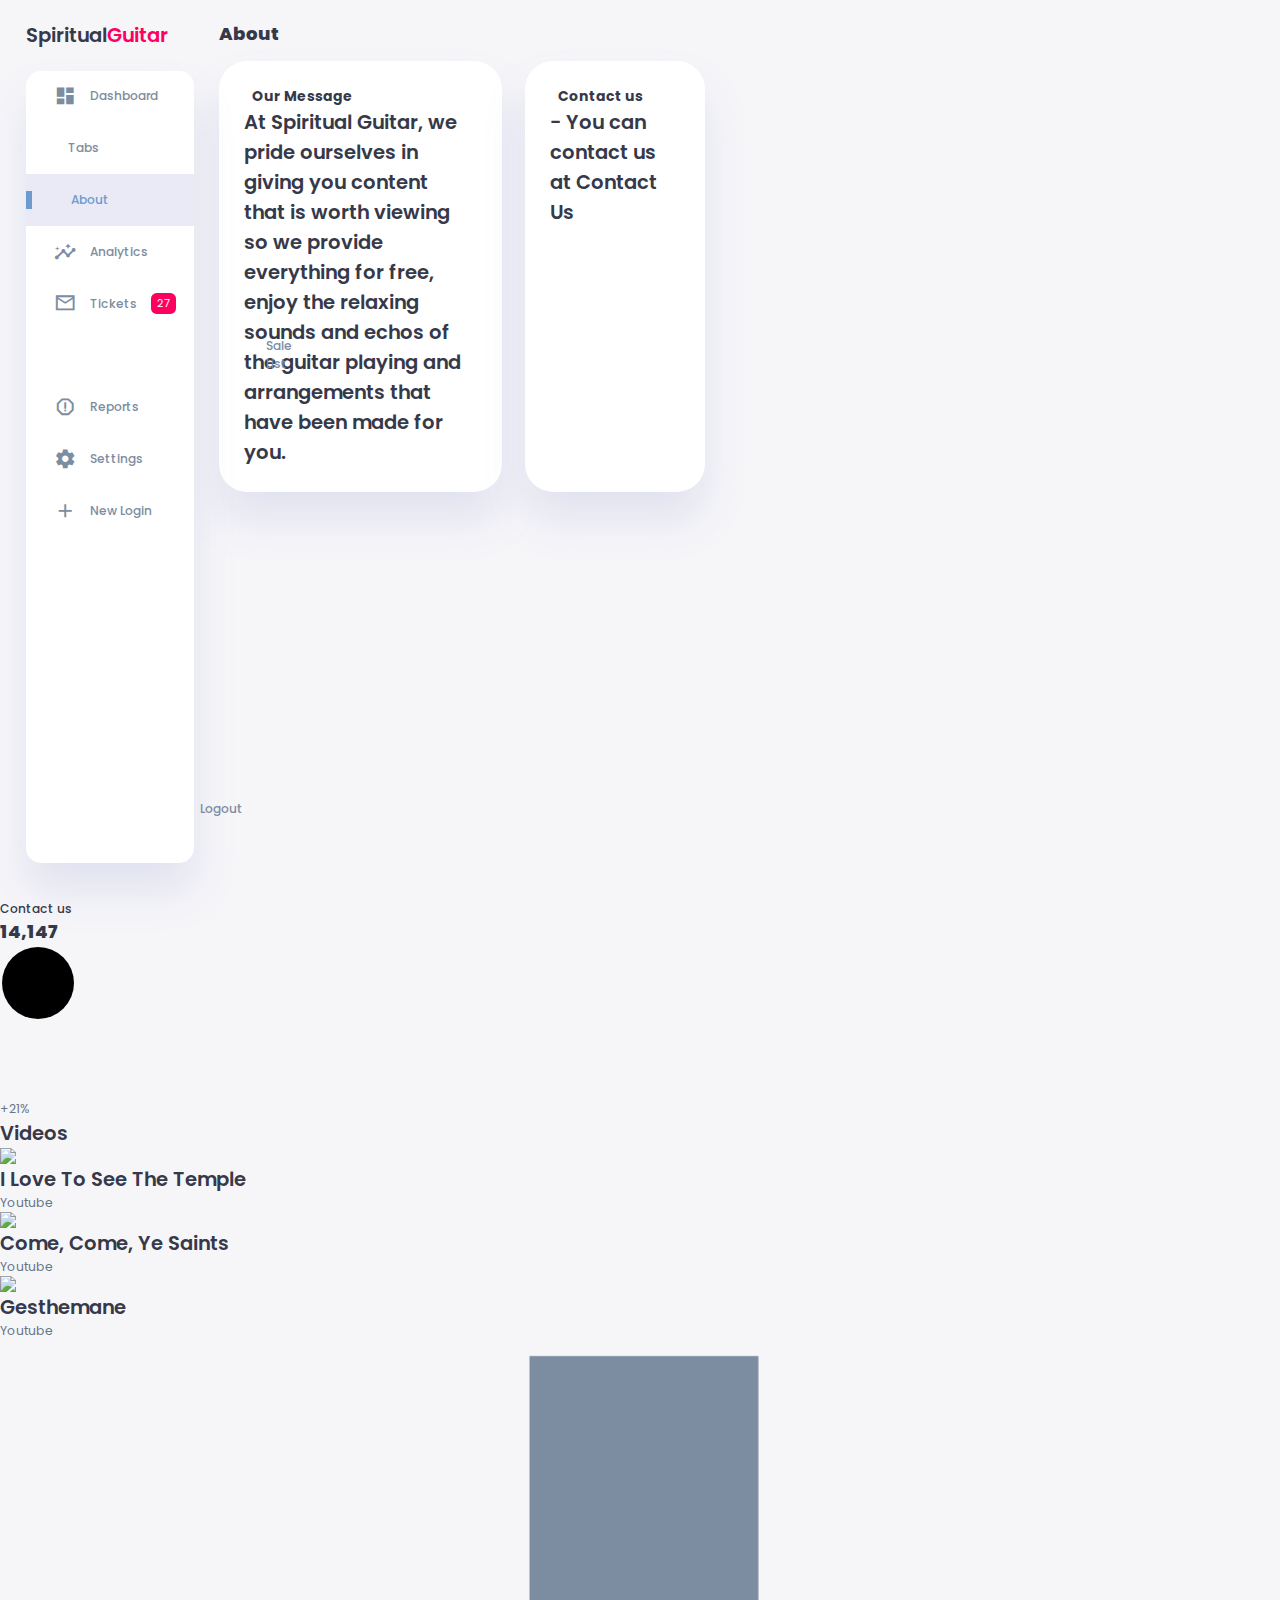
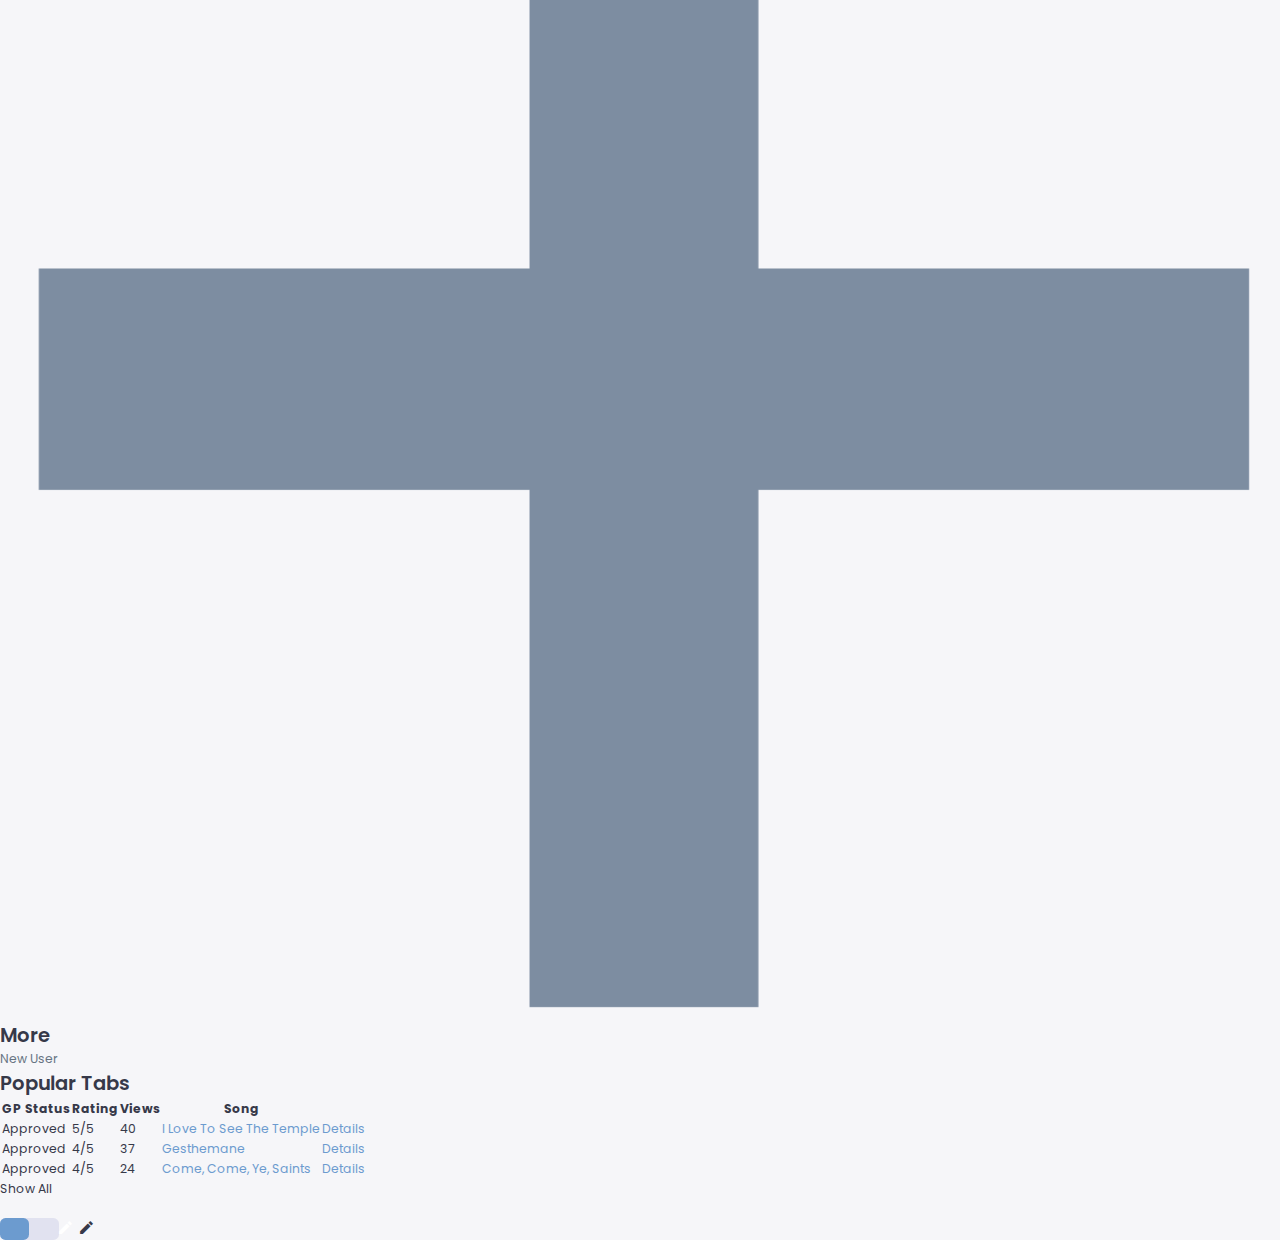
==== About.html @ c68b68f7 "Add files via upload" ====
<!DOCTYPE html>
<html lang="en">

<head>
    <meta charset="UTF-8">
    
    <meta name="viewport" content="width=device-width, initial-scale=1.0">
    <link href="https://fonts.googleapis.com/icon?family=Material+Icons+Sharp" rel="stylesheet">
    <link rel="stylesheet" href="About.css">
    <title>Responsive Dashboard Design #1 | AsmrProg</title>
</head>

<body>


  

    <div class="container">
        <!-- Sidebar Sectio                    <span class="material-icons-sharp">
n -->
        <aside>
            <div class="toggle">
                <div class="logo">
                    <h2>Spiritual<span class="danger">Guitar</span></h2>
                </div>
                <div class="close" id="close-btn">
                    <span class="material-icons-sharp">
                        close
                    </span>
                </div>
            </div>

            <div class="sidebar">
                <a href="index.html">
                    <span class="material-icons-sharp">
                        dashboard
                    </span>
                    <h3>Dashboard</h3>
                </a>
                <a href="tabs.html">
                    <span class="material-icons-sharp">
                        <ion-icon name="musical-notes"></ion-icon>                    </span>
                    <h3>Tabs</h3>
                </a>
                <a href="#" class="active">
                    <span class="material-icons-sharp">
                        <ion-icon name="information-outline"></ion-icon>
                    </span>
                    <h3>About</h3>
                </a>
                <a href="#">
                    <span class="material-icons-sharp">
                        insights
                    </span>
                    <h3>Analytics</h3>
                </a>
                <a href="#">
                    <span class="material-icons-sharp">
                        mail_outline
                    </span>
                    <h3>Tickets</h3>
                    <span class="message-count">27</span>
                </a>
                <a href="#">
                    <span class="material-icons-sharp">
                        inventory
                    </span>
                    <h3>Sale List</h3>
                </a>
                <a href="#">
                    <span class="material-icons-sharp">
                        report_gmailerrorred
                    </span>
                    <h3>Reports</h3>
                </a>
                <a href="#">
                    <span class="material-icons-sharp">
                        settings
                    </span>
                    <h3>Settings</h3>
                </a>
                <a href="#">
                    <span class="material-icons-sharp">
                        add
                    </span>
                    <h3>New Login</h3>
                </a>
                <a href="#">
                    <span class="material-icons-sharp">
                        logout
                    </span>
                    <h3>Logout</h3>
                </a>
            </div>
        </aside>
        <!-- End of Sidebar Section -->

        <!-- Main Content -->
        <main>
            <h1>About</h1>
            <!-- Analyses -->
            <div class="analyse">
                <div class="sales">
                    <div class="status">
                      
                        

<div class="info">
    <h3 id="expandTrigger"><b>Our Message</b></h3>
        <h2>At Spiritual Guitar, we pride ourselves in giving you content that is worth viewing so we provide everything for free, enjoy the relaxing sounds and echos of the guitar playing and arrangements that have been made for you. </h2></div>





                        <div class="progresss">
                            
                            
                            
                        </div>
                    </div>
                </div>
                <div class="visits">
                    <div class="status">
                        <div class="info">
                            <h3><b>Contact us</b></h3>
                            <h2>- You can contact us at <a href="mailto:example@example.com?subject=Feedback%20for%20Your%20Website&body=Hello,%20I%20wanted%20to%20provide%20some%20feedback%20about%20your%20website.">Contact Us</a>
                            </h2>
                        </div>
                            </div>
                        </div>
                    </div>
                </div>
                <div class="searches">
                    <div class="status">
                        <div class="info">
                            <h3>Contact us</h3>
                            <h1>14,147</h1>
                        </div>
                        <div class="progresss">
                            <svg>
                                <circle cx="38" cy="38" r="36"></circle>
                            </svg>
                            <div class="percentage">
                                <p>+21%</p>
                            </div>
                        </div>
                    </div>
                </div>
            </div>
            <!-- End of Analyses -->

            <!-- New Users Section -->
            <div class="new-users">
                <h2>Videos</h2>
                <div class="user-list">
                    <div class="user">
                        <img src="temple.jpg">
                        <h2>I Love To See The Temple</h2>
                        <p>Youtube</p>
                    </div>
                    <div class="user">
                        <img src="come.jpg">
                        <h2>Come, Come, Ye Saints</h2>
                        <p>Youtube</p>
                    </div>
                    <div class="user">
                        <img src="grove.jpg">
                        <h2>Gesthemane</h2>
                        <p>Youtube</p>
                    </div>
                    <div class="user">
                        <img src="plus.png">
                        <h2>More</h2>
                        <p>New User</p>
                    </div>
                </div>
            </div>
            <!-- End of New Users Section -->

            <!-- Recent Orders Table -->
            <div class="recent-orders">
                <h2>Popular Tabs</h2>
                <table>
                    <thead>
                        <tr>
                            <th>GP Status</th>
                            <th>Rating</th>
                            <th>Views</th>
                            <th>Song</th>
                            <th></th>
                        </tr>
                    </thead>
                    <tbody></tbody>
                </table>
                <a href="#">Show All</a>
            </div>
            <!-- End of Recent Orders -->

        </main>
        <!-- End of Main Content -->

        <!-- Right Section -->
        <div class="right-section">
            <div class="nav">
                <button id="menu-btn">
                    <span class="material-icons-sharp">
                        menu
                    </span>
                </button>
                <div class="dark-mode">
                    <span class="material-icons-sharp active">
                        light_mode
                    </span>
                    <span class="material-icons-sharp">
                        dark_mode
                    </span>
                </div>

               
            <!-- End of Nav -->

          

    <script src="tabs-orders.js"></script>
    <script src="tabs.js"></script>
    <script src="darkMode.js"></script>

<script type="module" src="https://unpkg.com/ionicons@7.1.0/dist/ionicons/ionicons.esm.js"></script>
<script nomodule src="https://unpkg.com/ionicons@7.1.0/dist/ionicons/ionicons.js"></script>
<script src="About.js"></script>


</body>

</html>
---- About.css ----
@import url('https://fonts.googleapis.com/css2?family=Poppins:wght@300;400;500;600;700;800&display=swap');

:root{
    --color-primary: #6C9BCF;
    --color-danger: #FF0060;
    --color-success: #1B9C85;
    --color-warning: #F7D060;
    --color-white: #fff;
    --color-info-dark: #7d8da1;
    --color-dark: #363949;
    --color-light: rgba(132, 139, 200, 0.18);
    --color-dark-variant: #677483;
    --color-background: #f6f6f9;

    --card-border-radius: 2rem;
    --border-radius-1: 0.4rem;
    --border-radius-2: 1.2rem;

    --card-padding: 1.8rem;
    --padding-1: 1.2rem;

    --box-shadow: 0 2rem 3rem var(--color-light);
}

.dark-mode-variables{
    --color-background: #181a1e;
    --color-white: #202528;
    --color-dark: #edeffd;
    --color-dark-variant: #a3bdcc;
    --color-light: rgba(0, 0, 0, 0.4);
    --box-shadow: 0 2rem 3rem var(--color-light);
}

*{
    margin: 0;
    padding: 0;
    outline: 0;
    appearance: 0;
    border: 0;
    text-decoration: none;
    box-sizing: border-box;
}

html{
    font-size: 14px;
}

body{
    width: 100vw;
    height: 100vh;
    font-family: 'Poppins', sans-serif;
    font-size: 0.88rem;
    user-select: none;
    overflow-x: hidden;
    color: var(--color-dark);
    background-color: var(--color-background);
}


.hidden-content {
    max-height: 0;
    overflow: hidden;
    transition: max-height 0.3s ease-in-out;
}




.download{
font-size: 2rem;
}

a{
    color: var(--color-dark);
}

img{
    display: block;
    width: 100%;
    object-fit: cover;
}

h1{
    font-weight: 800;
    font-size: 1.3rem;
}

h2{
    font-weight: 600;
    font-size: 1.4rem;
}

h3{
    font-weight: 500;
    font-size: 0.87rem;
}

small{
    font-size: 0.76rem;
}

p{
    color: var(--color-dark-variant);
}

b{
    color: var(--color-dark);
}

.text-muted{
    color: var(--color-info-dark);
}

.primary{
    color: var(--color-primary);
}

.danger{
    color: var(--color-danger);
}

.success{
    color: var(--color-success);
}

.warning{
    color: var(--color-warning);
}

.container{
    display: grid;
    width: 96%;
    margin: 0 auto;
    gap: 1.8rem;
    grid-template-columns: 12rem auto 23rem;
}

aside{
    height: 100vh;
}

aside .toggle{
    display: flex;
    align-items: center;
    justify-content: space-between;
    margin-top: 1.4rem;
}

aside .toggle .logo{
    display: flex;
    gap: 0.5rem;
}

aside .toggle .logo img{
    width: 2rem;
    height: 2rem;
}

aside .toggle .close{
    padding-right: 1rem;
    display: none;
}

aside .sidebar{
    display: flex;
    flex-direction: column;
    background-color: var(--color-white);
    box-shadow: var(--box-shadow);
    border-radius: 15px;
    height: 88vh;
    position: relative;
    top: 1.5rem;
    transition: all 0.3s ease;
}

aside .sidebar:hover{
    box-shadow: none;
}

aside .sidebar a{
    display: flex;
    align-items: center;
    color: var(--color-info-dark);
    height: 3.7rem;
    gap: 1rem;
    position: relative;
    margin-left: 2rem;
    transition: all 0.3s ease;
}

aside .sidebar a span{
    font-size: 1.6rem;
    transition: all 0.3s ease;
}

aside .sidebar a:last-child{
    position: absolute;
    bottom: 2rem;
    width: 100%;
}

aside .sidebar a.active{
    width: 100%;
    color: var(--color-primary);
    background-color: var(--color-light);
    margin-left: 0;
}

aside .sidebar a.active::before{
    content: '';
    width: 6px;
    height: 18px;
    background-color: var(--color-primary);
}

aside .sidebar a.active span{
    color: var(--color-primary);
    margin-left: calc(1rem - 3px);
}

aside .sidebar a:hover{
    color: var(--color-primary);
}

aside .sidebar a:hover span{
    margin-left: 0.6rem;
}

aside .sidebar .message-count{
    background-color: var(--color-danger);
    padding: 2px 6px;
    color: var(--color-white);
    font-size: 11px;
    border-radius: var(--border-radius-1);
}

main{
    margin-top: 1.4rem;
}

main .analyse{
    display: grid;
    grid-template-columns: repeat(3, 1fr);
    gap: 1.6rem;
}

main .analyse > div{
    background-color: var(--color-white);
    padding: var(--card-padding);
    border-radius: var(--card-border-radius);
    margin-top: 1rem;
    box-shadow: var(--box-shadow);
    cursor: pointer;
    transition: all 0.3s ease;
}
images/
main .analyse > div:hover{
    box-shadow: none;
}

main .analyse > div .status{
    display: flex;
    align-items: center;
    justify-content: space-between;
}

main .analyse h3{
    margin-left: 0.6rem;
    font-size: 1rem;
}

main .analyse .progresss{
    position: relative;
    width: 92px;
    height: 92px;
    border-radius: 50%;
}

main .analyse svg{
    width: 7rem;
    height: 7rem;
}

main .analyse svg circle{
    fill: none;
    stroke-width: 10;
    stroke-linecap: round;
    transform: translate(5px, 5px);
}

main .analyse .sales svg circle{
    stroke: var(--color-success);
    stroke-dashoffset: 30;
    stroke-dasharray: 100;
}

main .analyse .visits svg circle{
    stroke: var(--color-danger);
    stroke-dashoffset: - 30;
    stroke-dasharray: 200;
}

main .analyse .searches svg circle{
    stroke: var(--color-primary);
    stroke-dashoffset: 25;
    stroke-dasharray: 200;
}

main .analyse .progresss .percentage{
    position: absolute;
    top: -3px;
    left: -1px;
    display: flex;
    align-items: center;
    justify-content: center;
    height: 100%;
    width: 100%;
}

main .new-users{
    margin-top: 1.3rem;
}

main .new-users .user-list{
    background-color: var(--color-white);
    padding: var(--card-padding);
    border-radius: var(--card-border-radius);
    margin-top: 1rem;
    box-shadow: var(--box-shadow);
    display: flex;
    justify-content: space-around;
    flex-wrap: wrap;
    gap: 1.4rem;
    cursor: pointer;
    transition: all 0.3s ease;
}

main .new-users .user-list:hover{
    box-shadow: none;
}

main .new-users .user-list .user{
    display: flex;
    flex-direction: column;
    align-items: center;
    justify-content: center;
}

main .new-users .user-list .user img{
    width: 5rem;
    height: 5rem;
    margin-bottom: 0.4rem;
    border-radius: 50%;
}

main .recent-orders{
    margin-top: 1.3rem;
}

main .recent-orders h2{
    margin-bottom: 0.8rem;
}

main .recent-orders table{
    background-color: var(--color-white);
    width: 100%;
    padding: var(--card-padding);
    text-align: center;
    box-shadow: var(--box-shadow);
    border-radius: var(--card-border-radius);
    transition: all 0.3s ease;
}

main .recent-orders table:hover{
    box-shadow: none;
}

main table tbody td{
    height: 2.8rem;
    border-bottom: 1px solid var(--color-light);
    color: var(--color-dark-variant);
}

main table tbody tr:last-child td{
    border: none;
}

main .recent-orders a{
    text-align: center;
    display: block;
    margin: 1rem auto;
    color: var(--color-primary);
}

.right-section {
    margin-top: 1.4rem;
    display: flex;
    justify-content: space-between;
    align-items: flex-start;
}

.right-section .nav {
    display: flex;
    gap: 2rem;
    align-items: center;
}

.right-section .nav button {
    display: none;
}

.right-section .dark-mode {
    background-color: var(--color-light);
    display: flex;
    align-items: center;
    height: 1.6rem;
    width: 4.2rem;
    cursor: pointer;
    border-radius: var(--border-radius-1);
}

.right-section .dark-mode span {
    font-size: 1.2rem;
    width: 50%;
    height: 100%;
    display: flex;
    align-items: center;
    justify-content: center;
}

.right-section .dark-mode span.active {
    background-color: var(--color-primary);
    color: white;
    border-radius: var(--border-radius-1);
}

.right-section .nav .profile {
    display: flex;
    gap: 2rem;
    text-align: right;
    align-items: center;
}

.right-section .nav .profile .profile-photo {
    width: 2.8rem;
    height: 2.8rem;
    border-radius: 50%;
    overflow: hidden;
}

/* Rest of your existing styles remain unchanged */


.right-section .user-profile{
    display: flex;
    justify-content: center;
    text-align: center;
    margin-top: 1rem;
    background-color: var(--color-white);
    padding: var(--card-padding);
    border-radius: var(--card-border-radius);
    box-shadow: var(--box-shadow);
    cursor: pointer;
    transition: all 0.3s ease;
}

.right-section .user-profile:hover{
    box-shadow: none;
}

.right-section .user-profile img{
    width: 11rem;
    height: auto;
    margin-bottom: 0.8rem;
    border-radius: 50%;
}

.right-section .user-profile h2{
    margin-bottom: 0.2rem;
}

.right-section .reminders{
    margin-top: 2rem;
}

.right-section .reminders .header{
    display: flex;
    align-items: center;
    justify-content: space-between;
    margin-bottom: 0.8rem;
}

.right-section .reminders .header span{
    padding: 10px;
    box-shadow: var(--box-shadow);
    background-color: var(--color-white);
    border-radius: 50%;
}

.right-section .reminders .notification{
    background-color: var(--color-white);
    display: flex;
    align-items: center;
    gap: 1rem;
    margin-bottom: 0.7rem;
    padding: 1.4rem var(--card-padding);
    border-radius: var(--border-radius-2);
    box-shadow: var(--box-shadow);
    cursor: pointer;
    transition: all 0.3s ease;
}

.right-section .reminders .notification:hover{
    box-shadow: none;
}

.right-section .reminders .notification .content{
    display: flex;
    justify-content: space-between;
    align-items: center;
    margin: 0;
    width: 100%;
}

.right-section .reminders .notification .icon{
    padding: 0.6rem;
    color: var(--color-white);
    background-color: var(--color-success);
    border-radius: 20%;
    display: flex;
}

.right-section .reminders .notification.deactive .icon{
    background-color: var(--color-danger);
}

.right-section .reminders .add-reminder{
    background-color: var(--color-white);
    border: 2px dashed var(--color-primary);
    color: var(--color-primary);
    display: flex;
    align-items: center;
    justify-content: center;
    cursor: pointer;
}

.right-section .reminders .add-reminder:hover{
    background-color: var(--color-primary);
    color: white;
}

.right-section .reminders .add-reminder div{
    display: flex;
    align-items: center;
    gap: 0.6rem;
}



@media screen and (max-width: 1200px) {
    .container{
        width: 95%;
        grid-template-columns: 7rem auto 23rem;
    }

    aside .logo h2{
        display: none;
    }

    aside .sidebar h3{
        display: none;
    }

    aside .sidebar a{
        width: 5.6rem;
    }

    aside .sidebar a:last-child{
        position: relative;
        margin-top: 1.8rem;
    }

    main .analyse{
        grid-template-columns: 1fr;
        gap: 0;
    }

    main .new-users .user-list .user{
        flex-basis: 40%;
    }

    main .recent-orders {
        width: 94%;
        position: absolute;
        left: 50%;
        transform: translateX(-50%);
        margin: 2rem 0 0 0.8rem;
    }

    main .recent-orders table{
        width: 83vw;
    }

    main table thead tr th:last-child,
    main table thead tr th:first-child{
        display: none;
    }

    main table tbody tr td:last-child,
    main table tbody tr td:first-child{
        display: none;
    }

}

@media screen and (max-width: 768px) {
    .container{
        width: 100%;
        grid-template-columns: 1fr;
        padding: 0 var(--padding-1);
    }

    aside{
        position: fixed;
        background-color: var(--color-white);
        width: 15rem;
        z-index: 3;
        box-shadow: 1rem 3rem 4rem var(--color-light);
        height: 100vh;
        left: -100%;
        display: none;
        animation: showMenu 0.4s ease forwards;
    }

    @keyframes showMenu {
       to{
        left: 0;
       } 
    }

    aside .logo{
        margin-left: 1rem;
    }

    aside .logo h2{
        display: inline;
    }

    aside .sidebar h3{
        display: inline;
    }

    aside .sidebar a{
        width: 100%;
        height: 3.4rem;
    }

    aside .sidebar a:last-child{
        position: absolute;
        bottom: 5rem;
    }

    aside .toggle .close{
        display: inline-block;
        cursor: pointer;
    }

    main{
        margin-top: 8rem;
        padding: 0 1rem;
    }

    main .new-users .user-list .user{
        flex-basis: 35%;
    }

    main .recent-orders{
        position: relative;
        margin: 3rem 0 0 0;
        width: 100%;
    }

    main .recent-orders table{
        width: 100%;
        margin: 0;
    }

    .right-section{
        width: 94%;
        margin: 0 auto 4rem;
    }

    .right-section .nav{
        position: fixed;
        top: 0;
        left: 0;
        align-items: center;
        background-color: var(--color-white);
        padding: 0 var(--padding-1);
        height: 4.6rem;
        width: 100%;
        z-index: 2;
        box-shadow: 0 1rem 1rem var(--color-light);
        margin: 0;
    }

    .right-section .nav .dark-mode{
        width: 4.4rem;
        position: absolute;
        left: 66%;
    }

    .right-section .profile .info{
        display: none;
    }

    .right-section .nav button{
        display: inline-block;
        background-color: transparent;
        cursor: pointer;
        color: var(--color-dark);
        position: absolute;
        left: 1rem;
    }

    .right-section .nav button span{
        font-size: 2rem;
    }

}
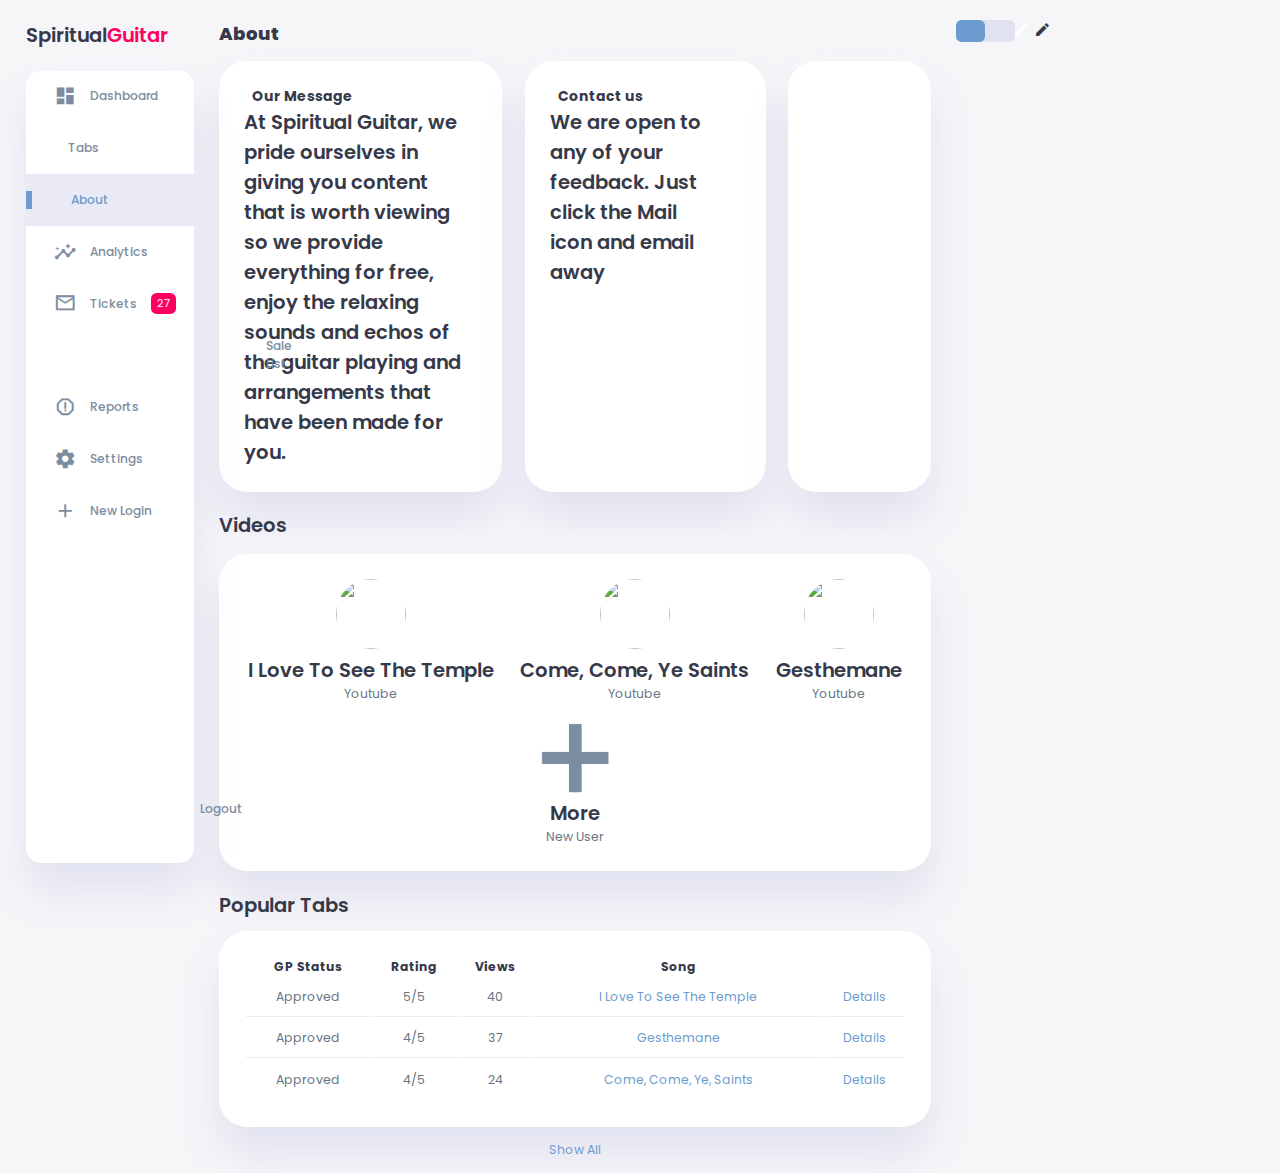
==== commit 10e7d542: "Add files via upload" ====
--- a/About.html
+++ b/About.html
@@ -124,9 +124,10 @@
                     <div class="status">
                         <div class="info">
                             <h3><b>Contact us</b></h3>
-                            <h2>- You can contact us at <a href="mailto:example@example.com?subject=Feedback%20for%20Your%20Website&body=Hello,%20I%20wanted%20to%20provide%20some%20feedback%20about%20your%20website.">Contact Us</a>
-                            </h2>
-                        </div>
+                            <h2>We are open to any of your feedback. Just click the Mail icon and email away<a href="mailto:SpiritualGuitar523@gmail.com?subject=Feedback%20for%20Your%20Website&body=Hello,%20I%20wanted%20to%20provide%20some%20feedback%20about%20your%20website.">         <br><br><br><br><br><ion-icon name="mail-outline" style="font-size: 50px; bottom: 2px;"></ion-icon></a>
+                            </div>
+                        <div class="progresss">
+                            <div class="percentage">
                             </div>
                         </div>
                     </div>
@@ -134,15 +135,9 @@
                 <div class="searches">
                     <div class="status">
                         <div class="info">
-                            <h3>Contact us</h3>
-                            <h1>14,147</h1>
                         </div>
                         <div class="progresss">
-                            <svg>
-                                <circle cx="38" cy="38" r="36"></circle>
-                            </svg>
                             <div class="percentage">
-                                <p>+21%</p>
                             </div>
                         </div>
                     </div>
--- a/About.css
+++ b/About.css
@@ -553,11 +553,15 @@
     display: flex;
     align-items: center;
     gap: 0.6rem;
-}
+
+}
+
 
 
 
 @media screen and (max-width: 1200px) {
+   
+   
     .container{
         width: 95%;
         grid-template-columns: 7rem auto 23rem;
@@ -727,4 +731,13 @@
         font-size: 2rem;
     }
 
-}+}
+
+
+
+
+
+
+
+
+
